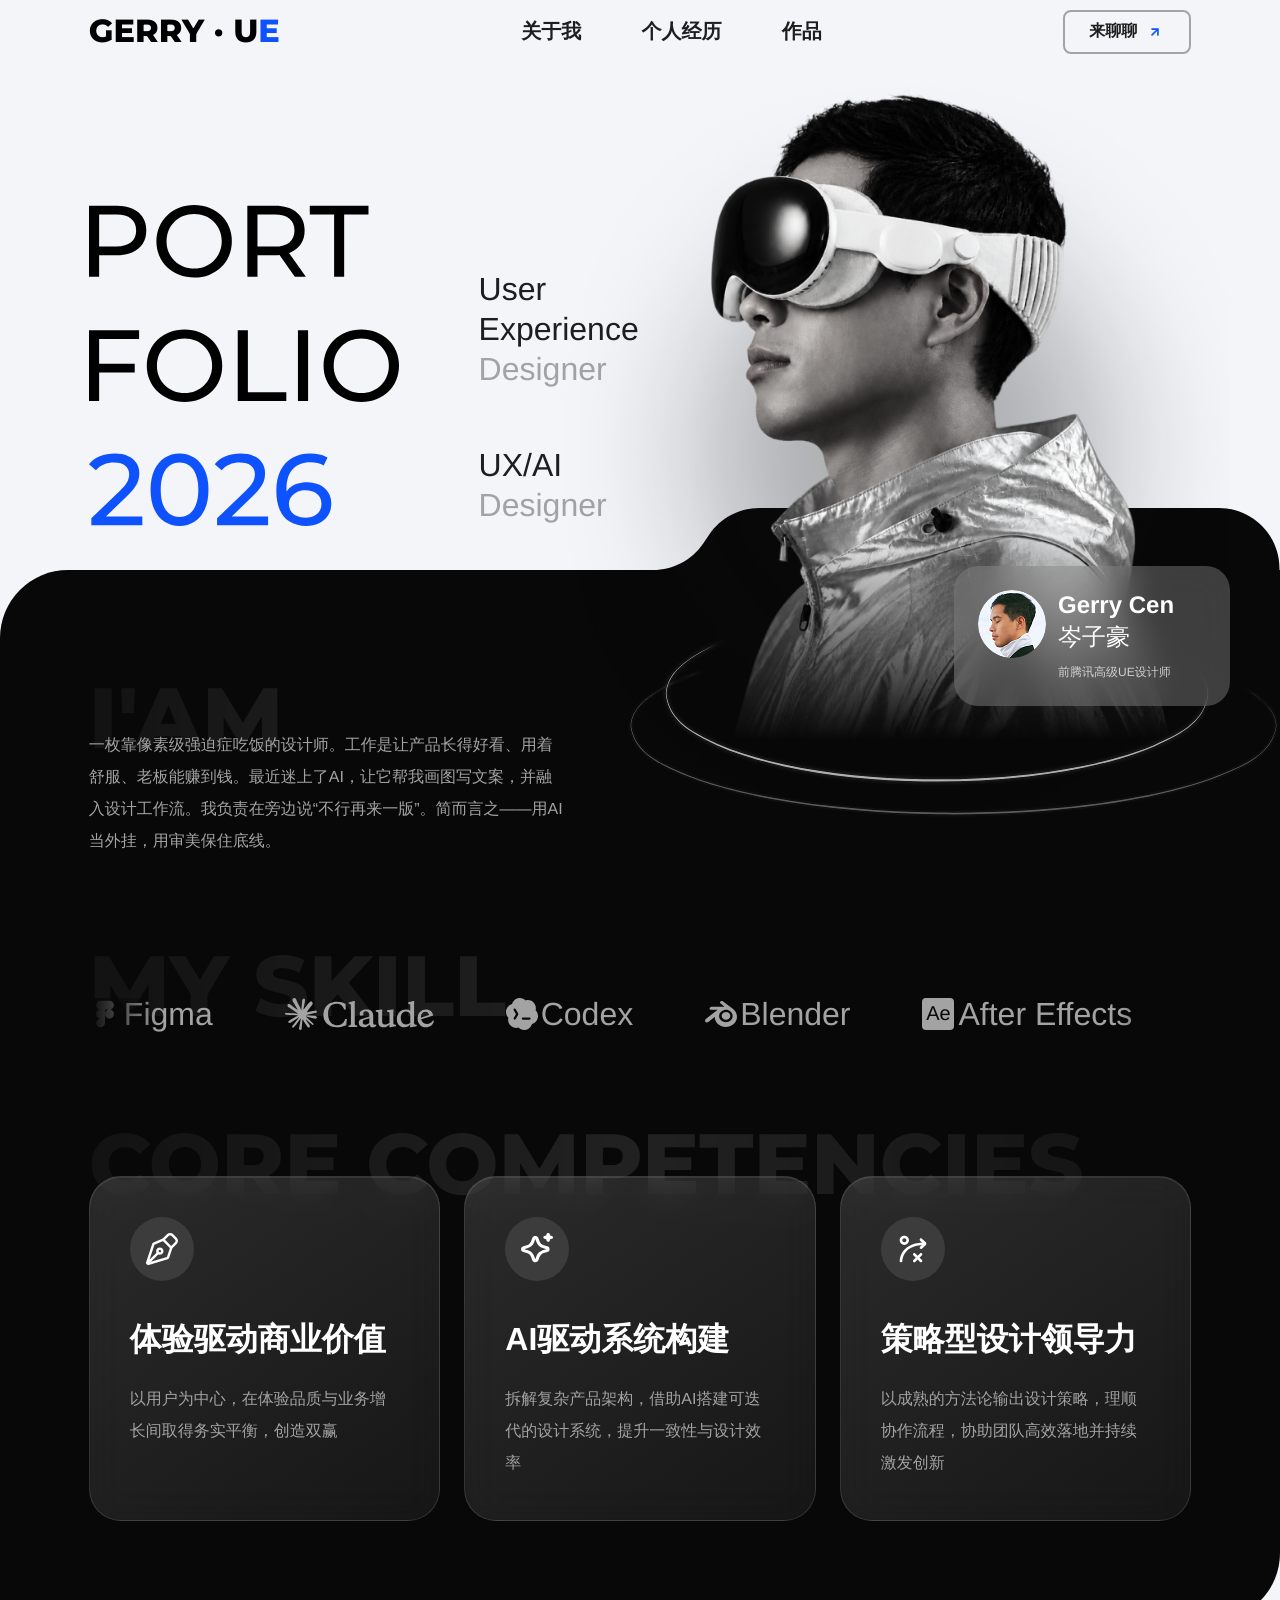
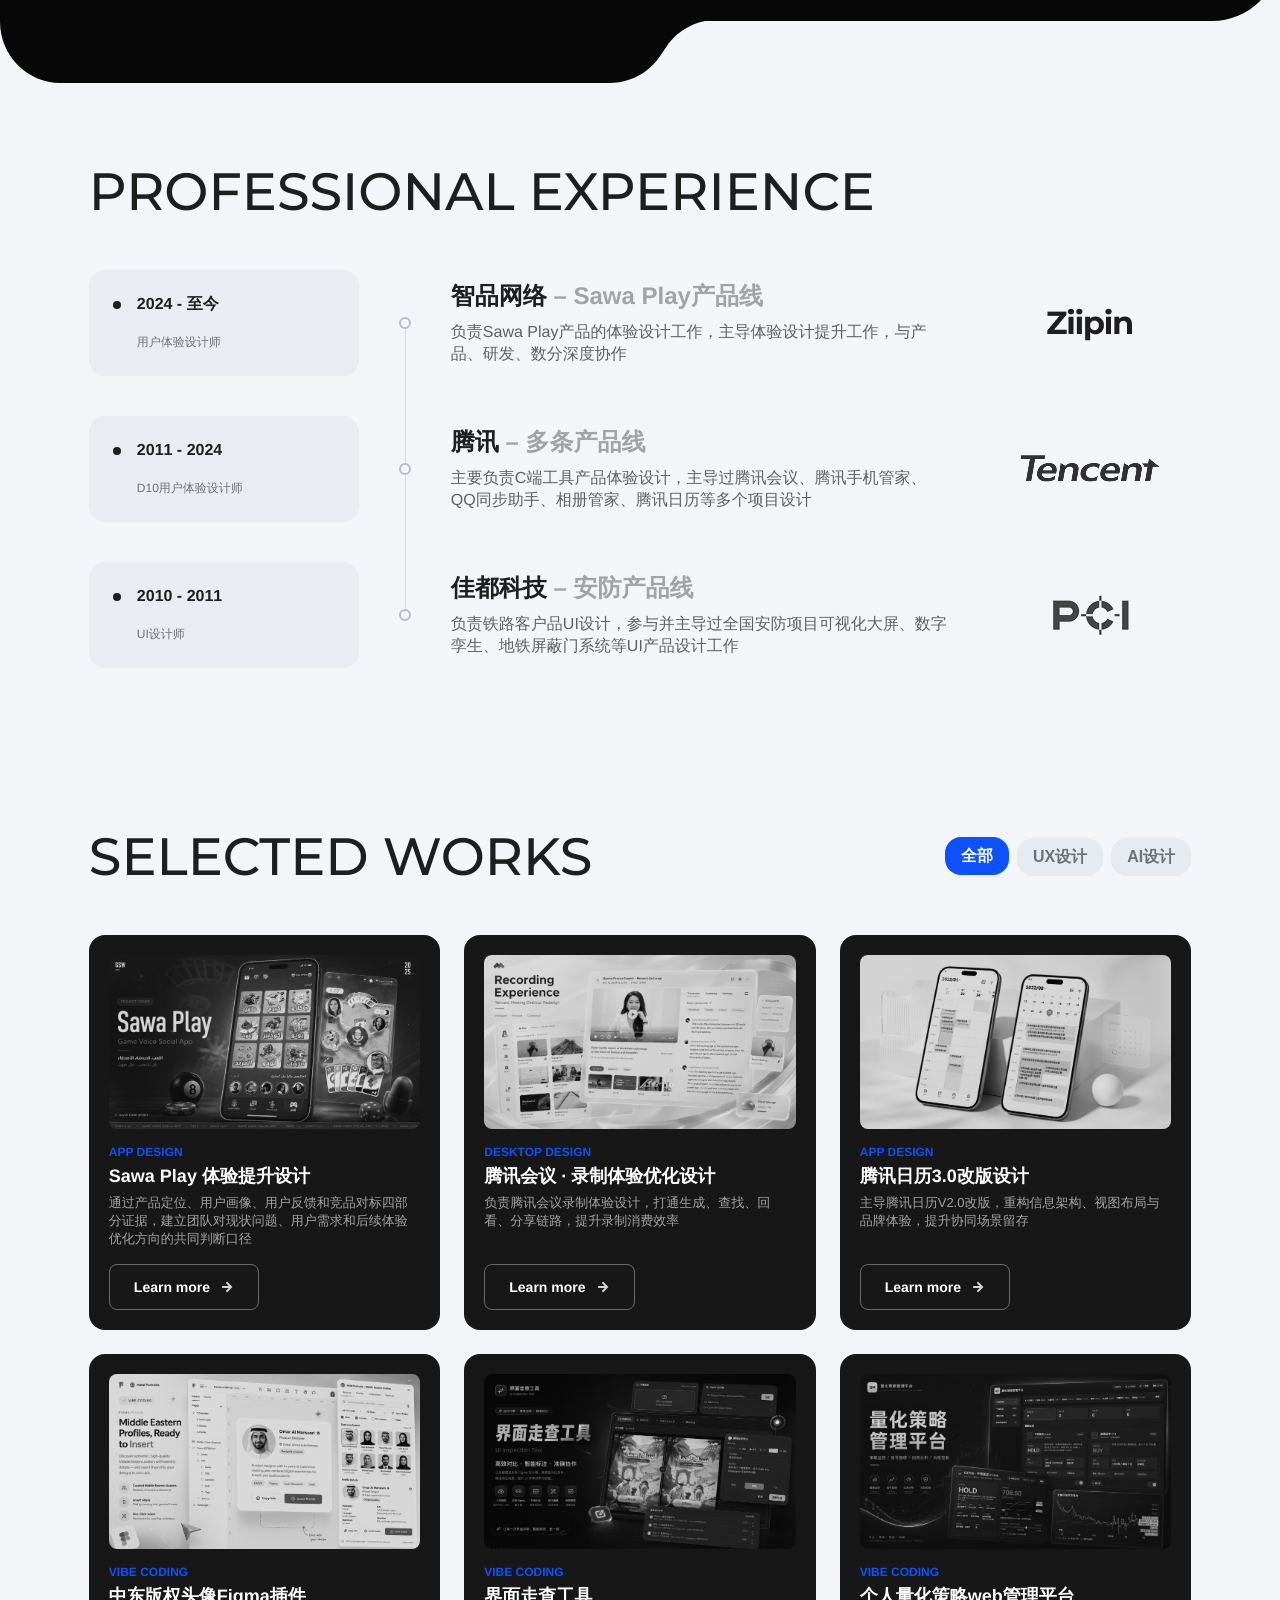
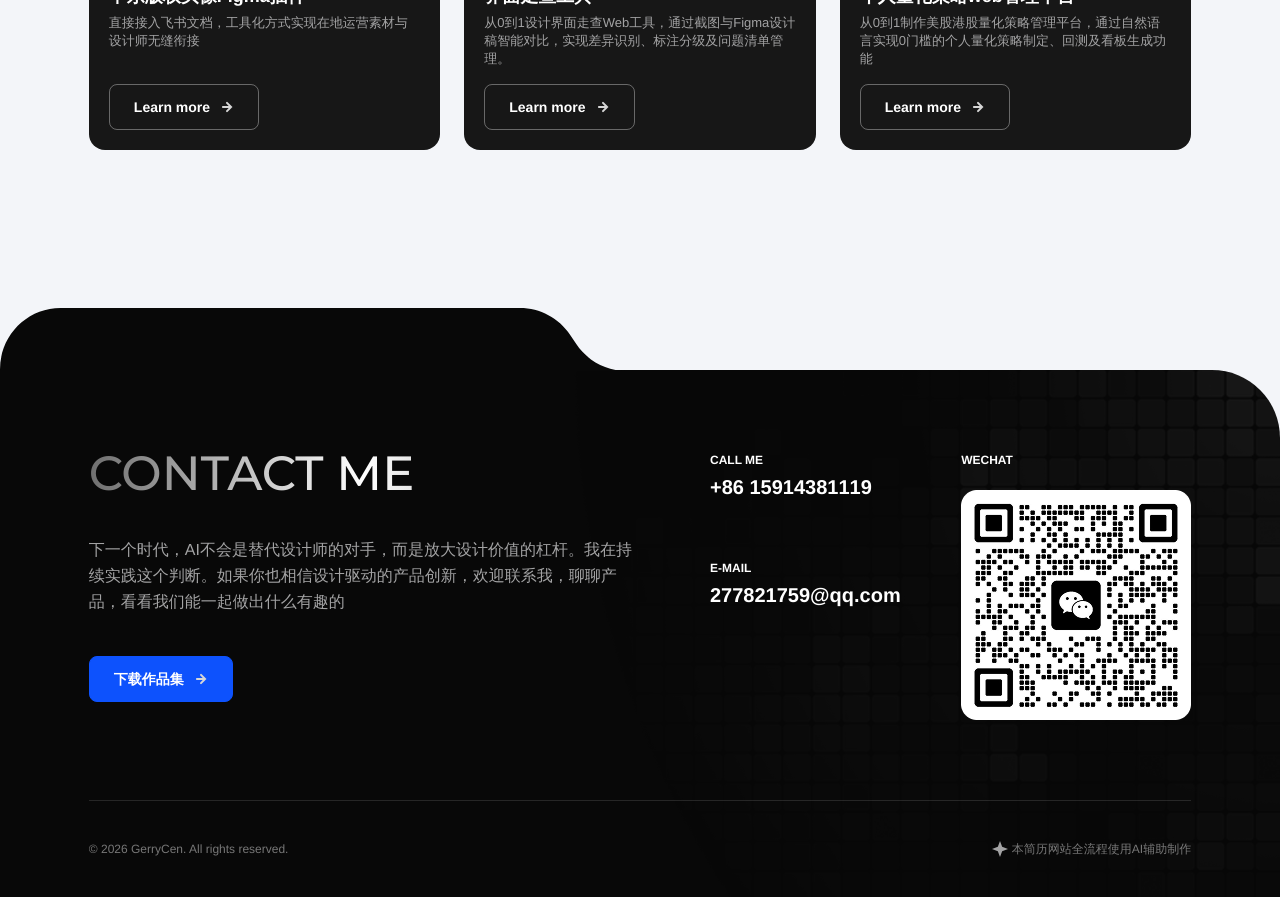
==== index.html @ 3c02f91b "Deploy portfolio static site" ====
<!doctype html>
<html lang="zh-CN">
  <head>
    <meta charset="UTF-8" />
    <meta name="viewport" content="width=device-width, initial-scale=1.0" />
    <title>Gerry Cen · UE Portfolio 2026</title>
    <meta
      name="description"
      content="Gerry Cen 的用户体验设计作品集，包含个人简介、职业经历、核心能力和精选作品。"
    />
    <link rel="stylesheet" href="./styles.css" />
  </head>
  <body>
    <header class="site-header" aria-label="主导航">
      <div class="header-inner">
        <a class="brand" href="#top" aria-label="回到顶部">Gerry · U<span>E</span></a>
        <nav class="nav-links" aria-label="页面导航">
          <a href="#about">关于我</a>
          <a href="#experience">个人经历</a>
          <a href="#works">作品</a>
        </nav>
        <a class="talk-button" href="#contact">
          <span>来聊聊</span>
          <img src="./assets/arrow-down.svg" alt="" />
        </a>
      </div>
    </header>

    <main id="top">
      <section class="hero" id="about" aria-labelledby="hero-title">
        <div class="hero-copy reveal">
          <img
            class="portfolio-mark"
            src="./assets/portfolio-2026.svg"
            alt="PORT FOLIO 2026"
            id="hero-title"
          />
          <div class="hero-roles">
            <p>User<br />Experience<br /><span>Designer</span></p>
            <p>UX/AI<br /><span>Designer</span></p>
          </div>
        </div>

        <div class="hero-portrait" aria-hidden="true">
          <img class="portrait" src="./assets/avatar.png" alt="" />
          <img class="light light-one" src="./assets/hero-light-1.svg" alt="" />
          <img class="light light-two" src="./assets/hero-light-2.svg" alt="" />
          <aside class="profile-card">
            <img src="./assets/头像2.png" alt="" />
            <div>
              <strong>Gerry Cen</strong>
              <span>岑子豪</span>
              <small>前腾讯高级UE设计师</small>
            </div>
          </aside>
        </div>

        <section class="about-panel" aria-label="关于我和核心能力">
          <img class="shape shape-top" src="./assets/about-底框切图上.svg" alt="" />
          <div class="panel-inner">
            <div class="intro-block reveal">
              <h2>I'AM</h2>
              <p>
                一枚靠像素级强迫症吃饭的设计师。工作是让产品长得好看、用着舒服、老板能赚到钱。最近迷上了AI，让它帮我画图写文案，并融入设计工作流。我负责在旁边说“不行再来一版”。简而言之——用AI当外挂，用审美保住底线。
              </p>
            </div>

            <div class="skill-strip reveal" aria-label="工具技能">
              <h2>My Skill</h2>
              <div class="marquee" aria-hidden="true">
                <div class="marquee-track">
                  <span><img src="./assets/skill-figma.svg" alt="" />Figma</span>
                  <span class="logo-only"><img src="./assets/skill-claude.svg" alt="Claude" /></span>
                  <span><img src="./assets/skill-codex.svg" alt="" />Codex</span>
                  <span><img src="./assets/skill-blender.svg" alt="" />Blender</span>
                  <span class="ae-skill"><span class="ae-icon">Ae</span>After Effects</span>
                  <span><img src="./assets/skill-figma.svg" alt="" />Figma</span>
                  <span class="logo-only"><img src="./assets/skill-claude.svg" alt="Claude" /></span>
                  <span><img src="./assets/skill-codex.svg" alt="" />Codex</span>
                  <span><img src="./assets/skill-blender.svg" alt="" />Blender</span>
                </div>
              </div>
            </div>

            <div class="competencies reveal">
              <h2>Core Competencies</h2>
              <div class="competency-grid">
                <article class="competency-card">
                  <div class="icon-wrap"><img src="./assets/icon-design.svg" alt="" /></div>
                  <h3>体验驱动商业价值</h3>
                  <p>以用户为中心，在体验品质与业务增长间取得务实平衡，创造双赢</p>
                </article>
                <article class="competency-card">
                  <div class="icon-wrap"><img src="./assets/icon-ai.svg" alt="" /></div>
                  <h3>AI驱动系统构建</h3>
                  <p>拆解复杂产品架构，借助AI搭建可迭代的设计系统，提升一致性与设计效率</p>
                </article>
                <article class="competency-card">
                  <div class="icon-wrap"><img src="./assets/icon-strategy.svg" alt="" /></div>
                  <h3>策略型设计领导力</h3>
                  <p>以成熟的方法论输出设计策略，理顺协作流程，协助团队高效落地并持续激发创新</p>
                </article>
              </div>
            </div>
          </div>
          <img class="shape shape-bottom" src="./assets/about-底框切图下.svg" alt="" />
        </section>
      </section>

      <section class="experience section-pad reveal" id="experience" aria-labelledby="experience-title">
        <h2 id="experience-title">Professional Experience</h2>
        <div class="timeline">
          <article class="job active">
            <div class="job-meta">
              <strong>2024 - 至今</strong>
              <span>用户体验设计师</span>
            </div>
            <div class="timeline-dot"></div>
            <div class="job-main">
              <h3>智品网络 <span>– Sawa Play产品线</span></h3>
              <p>负责Sawa Play产品的体验设计工作，主导体验设计提升工作，与产品、研发、数分深度协作</p>
            </div>
            <div class="company-logo"><img src="./assets/logo1.png" alt="Zipin" /></div>
          </article>

          <article class="job">
            <div class="job-meta">
              <strong>2011 - 2024</strong>
              <span>D10用户体验设计师</span>
            </div>
            <div class="timeline-dot"></div>
            <div class="job-main">
              <h3>腾讯 <span>– 多条产品线</span></h3>
              <p>主要负责C端工具产品体验设计，主导过腾讯会议、腾讯手机管家、QQ同步助手、相册管家、腾讯日历等多个项目设计</p>
            </div>
            <div class="company-logo"><img src="./assets/logo2.png" alt="Tencent" /></div>
          </article>

          <article class="job">
            <div class="job-meta">
              <strong>2010 - 2011</strong>
              <span>UI设计师</span>
            </div>
            <div class="timeline-dot"></div>
            <div class="job-main">
              <h3>佳都科技 <span>– 安防产品线</span></h3>
              <p>负责铁路客户品UI设计，参与并主导过全国安防项目可视化大屏、数字孪生、地铁屏蔽门系统等UI产品设计工作</p>
            </div>
            <div class="company-logo"><img src="./assets/logo3.png" alt="PCI" /></div>
          </article>
        </div>
      </section>

      <section class="works section-pad reveal" id="works" aria-labelledby="works-title">
        <div class="section-heading">
          <h2 id="works-title">Selected Works</h2>
          <div class="work-tabs" role="tablist" aria-label="作品分类">
            <button class="tab active" type="button" data-filter="all">全部</button>
            <button class="tab" type="button" data-filter="ux">UX设计</button>
            <button class="tab" type="button" data-filter="ai">AI设计</button>
          </div>
        </div>

        <div class="work-grid">
          <article class="work-card">
            <div class="work-media"><img src="./assets/figma-work-1.png" alt="Sawa Play 体验提升设计项目封面" /></div>
            <div class="work-copy">
              <span>APP Design</span>
              <h3>Sawa Play 体验提升设计</h3>
              <p>通过产品定位、用户画像、用户反馈和竞品对标四部分证据，建立团队对现状问题、用户需求和后续体验优化方向的共同判断口径</p>
              <a href="./project-sawa-play.html">Learn more <img src="./assets/arrow-right.svg" alt="" /></a>
            </div>
          </article>

          <article class="work-card">
            <div class="work-media"><img src="./assets/figma-work-2.png" alt="腾讯会议录制体验优化设计项目封面" /></div>
            <div class="work-copy">
              <span>Desktop Design</span>
              <h3>腾讯会议 · 录制体验优化设计</h3>
              <p>负责腾讯会议录制体验设计，打通生成、查找、回看、分享链路，提升录制消费效率</p>
              <a href="./project-tencent-meeting.html">Learn more <img src="./assets/arrow-right.svg" alt="" /></a>
            </div>
          </article>

          <article class="work-card">
            <div class="work-media"><img src="./assets/figma-work-3.png" alt="腾讯日历3.0改版设计项目封面" /></div>
            <div class="work-copy">
              <span>APP Design</span>
              <h3>腾讯日历3.0改版设计</h3>
              <p>主导腾讯日历V2.0改版，重构信息架构、视图布局与品牌体验，提升协同场景留存</p>
              <a href="./project-tencent-calendar.html">Learn more <img src="./assets/arrow-right.svg" alt="" /></a>
            </div>
          </article>

          <article class="work-card">
            <div class="work-media"><img src="./assets/figma-work-5.png" alt="中东版权头像Figma插件项目封面" /></div>
            <div class="work-copy">
              <span>Vibe Coding</span>
              <h3>中东版权头像Figma插件</h3>
              <p>直接接入飞书文档，工具化方式实现在地运营素材与设计师无缝衔接</p>
              <a href="./project-avatar-plugin.html">Learn more <img src="./assets/arrow-right.svg" alt="" /></a>
            </div>
          </article>

          <article class="work-card">
            <div class="work-media"><img src="./assets/figma-work-6.png" alt="界面走查工具项目封面" /></div>
            <div class="work-copy">
              <span>Vibe Coding</span>
              <h3>界面走查工具</h3>
              <p>从0到1设计界面走查Web工具，通过截图与Figma设计稿智能对比，实现差异识别、标注分级及问题清单管理。</p>
              <a href="./project-design-review-tool.html">Learn more <img src="./assets/arrow-right.svg" alt="" /></a>
            </div>
          </article>

          <article class="work-card">
            <div class="work-media"><img src="./assets/figma-work-7.png" alt="个人量化策略web管理平台项目封面" /></div>
            <div class="work-copy">
              <span>Vibe Coding</span>
              <h3>个人量化策略web管理平台</h3>
              <p>从0到1制作美股港股量化策略管理平台，通过自然语言实现0门槛的个人量化策略制定、回测及看板生成功能</p>
              <a href="./project-quant-platform.html">Learn more <img src="./assets/arrow-right.svg" alt="" /></a>
            </div>
          </article>
        </div>
      </section>

      <section class="contact" id="contact" aria-labelledby="contact-title">
        <img class="contact-shape" src="./assets/contact-底框切图上.svg" alt="" />
        <div class="contact-inner reveal">
          <div class="contact-copy">
            <h2 id="contact-title">Contact me</h2>
            <p>
              下一个时代，AI不会是替代设计师的对手，而是放大设计价值的杠杆。我在持续实践这个判断。如果你也相信设计驱动的产品创新，欢迎联系我，聊聊产品，看看我们能一起做出什么有趣的
            </p>
            <a class="primary-button" href="./assets/figma-reference.png" download>下载作品集 <img src="./assets/arrow-right.svg" alt="" /></a>
          </div>
          <address class="contact-info">
            <div>
              <span>CALL ME</span>
              <strong>+86 15914381119</strong>
            </div>
            <div>
              <span>E-MAIL</span>
              <strong>277821759@qq.com</strong>
            </div>
          </address>
          <div class="wechat">
            <span>WECHAT</span>
            <img src="./assets/二维码.png" alt="微信二维码" />
          </div>
        </div>
        <footer class="footer">
          <span>© 2026 GerryCen. All rights reserved.</span>
          <span><img src="./assets/star.svg" alt="" />本简历网站全流程使用AI辅助制作</span>
        </footer>
      </section>
    </main>

    <script src="./script.js"></script>
  </body>
</html>
---- styles.css ----
:root {
  --page-max: 1440px;
}

@font-face {
  font-family: "Montserrat";
  font-style: normal;
  font-weight: 500;
  font-display: swap;
  src: url("./assets/fonts/montserrat-500.ttf") format("truetype");
}

@font-face {
  font-family: "Montserrat";
  font-style: normal;
  font-weight: 700;
  font-display: swap;
  src: url("./assets/fonts/montserrat-700.ttf") format("truetype");
}

@font-face {
  font-family: "Montserrat";
  font-style: normal;
  font-weight: 800;
  font-display: swap;
  src: url("./assets/fonts/montserrat-800.ttf") format("truetype");
}

:root {
  --bg: #f3f5f9;
  --black: #080808;
  --text: #1e1e1e;
  --muted: #a3a3a4;
  --blue: #0d52fd;
  --line: #d9dde4;
  --card-dark: #171717;
  --pad: clamp(32px, 6.94vw, 100px);
  --content: 1240px;
  --radius-lg: 68px;
  --radius-md: 32px;
  --radius-sm: 16px;
}

* {
  box-sizing: border-box;
}

html {
  scroll-behavior: smooth;
}

body {
  margin: 0;
  background: var(--bg);
  color: var(--text);
  display: flex;
  flex-direction: column;
  align-items: center;
  font-family: "PingFang SC", "PingFang TC", "Helvetica Neue", Arial, sans-serif;
  -webkit-font-smoothing: antialiased;
  text-rendering: geometricPrecision;
}

main {
  width: min(100%, var(--page-max));
}

a {
  color: inherit;
  text-decoration: none;
}

img {
  display: block;
  max-width: 100%;
}

.site-header {
  align-items: center;
  -webkit-backdrop-filter: none;
  backdrop-filter: none;
  background: transparent;
  box-shadow: none;
  display: flex;
  height: 64px;
  justify-content: center;
  max-height: 64px;
  overflow: hidden;
  padding: 0;
  position: sticky;
  top: 0;
  transition: background 180ms ease, backdrop-filter 180ms ease, box-shadow 180ms ease;
  width: 100%;
  z-index: 30;
}

.site-header.is-scrolled {
  -webkit-backdrop-filter: blur(22px);
  backdrop-filter: blur(22px);
  background: rgba(243, 245, 249, 0.72);
  box-shadow: 0 1px 0 rgba(8, 8, 8, 0.06);
}

.header-inner {
  align-items: center;
  display: flex;
  height: 64px;
  justify-content: space-between;
  padding: 0 var(--pad);
  width: min(100%, var(--page-max));
}

.brand {
  color: #000;
  font-family: Montserrat, "Helvetica Neue", Arial, sans-serif;
  font-size: clamp(26px, 2.5vw, 36px);
  font-weight: 800;
  letter-spacing: 0;
  line-height: 40px;
  text-transform: uppercase;
  white-space: nowrap;
}

.brand span {
  color: var(--blue);
}

.nav-links {
  display: flex;
  gap: clamp(32px, 4.7vw, 68px);
  font-size: 20px;
  font-weight: 700;
  line-height: 40px;
}

.nav-links a {
  transition: color 180ms ease;
}

.nav-links a:hover {
  color: var(--blue);
}

.talk-button {
  align-items: center;
  border: 2px solid var(--muted);
  border-radius: 8px;
  display: inline-flex;
  gap: 8px;
  min-height: 44px;
  padding: 4px 24px;
  transition: background 180ms ease, border-color 180ms ease, color 180ms ease, transform 180ms ease;
}

.talk-button span {
  font-size: 16px;
  font-weight: 700;
  line-height: 32px;
  white-space: nowrap;
}

.talk-button img {
  height: 20px;
  transition: filter 180ms ease;
  width: 20px;
}

.talk-button:hover {
  background: var(--blue);
  border-color: var(--blue);
  color: #fff;
  transform: translateY(-2px);
}

.talk-button:hover img {
  filter: brightness(0) invert(1);
}

.hero {
  overflow: hidden;
  padding-top: 100px;
  position: relative;
}

.hero-copy {
  align-items: flex-end;
  display: flex;
  gap: 80px;
  height: 362px;
  padding-left: var(--pad);
  position: relative;
  z-index: 3;
}

.portfolio-mark {
  aspect-ratio: 348.512 / 361.248;
  height: clamp(270px, 25.1vw, 361px);
  width: clamp(260px, 24.2vw, 349px);
}

.hero-roles {
  color: var(--text);
  display: flex;
  flex-direction: column;
  gap: 56px;
  font-size: clamp(28px, 2.5vw, 36px);
  font-weight: 500;
  line-height: 40px;
  padding-bottom: 1px;
}

.hero-roles p {
  margin: 0;
}

.hero-roles span {
  color: var(--muted);
}

.hero-portrait {
  height: 833px;
  position: absolute;
  right: 0;
  top: -18px;
  width: min(54vw, 773px);
  z-index: 6;
}

.portrait {
  height: auto;
  position: absolute;
  right: 50px;
  top: 16px;
  width: min(54vw, 773px);
}

.light {
  opacity: 0.68;
  pointer-events: none;
  position: absolute;
}

.light-one {
  animation: lightDrift 6s ease-in-out infinite;
  right: 68px;
  top: 590px;
  width: 43vw;
}

.light-two {
  animation: lightDrift 7s ease-in-out infinite reverse;
  right: 0;
  top: 622px;
  width: 51vw;
}

.profile-card {
  align-items: flex-start;
  backdrop-filter: blur(18px);
  background: rgba(139, 139, 139, 0.42);
  border-radius: 24px;
  color: #fff;
  display: flex;
  gap: 12px;
  padding: 24px 36px 24px 24px;
  position: absolute;
  right: 50px;
  top: 520px;
  transform: translate3d(var(--card-shift-x, 0px), var(--card-shift-y, 0px), 0);
  transition: transform 180ms ease, backdrop-filter 180ms ease, background 180ms ease;
  will-change: transform;
  width: 276px;
  z-index: 7;
}

.profile-card img {
  border-radius: 50%;
  height: 68px;
  object-fit: cover;
  object-position: 28% 15%;
  width: 68px;
}

.profile-card strong,
.profile-card span {
  display: block;
  font-size: 24px;
  font-weight: 700;
  line-height: 32px;
  white-space: nowrap;
}

.profile-card span {
  font-weight: 500;
}

.profile-card small {
  color: rgba(255, 255, 255, 0.72);
  display: block;
  font-size: 12px;
  line-height: 20px;
  margin-top: 8px;
  white-space: nowrap;
}

.about-panel {
  margin-top: -18px;
  position: relative;
  z-index: 4;
}

.shape {
  pointer-events: none;
  position: relative;
  z-index: 2;
  display: block;
  height: auto;
  max-width: 100%;
}

.shape-top {
  margin-left: auto;
  width: min(49vw, 704px);
  aspect-ratio: 704 / 70;
}

.shape-bottom {
  margin-top: -1px;
  width: min(56vw, 804px);
  aspect-ratio: 804 / 70;
}

.panel-inner {
  background: var(--black);
  border-bottom-right-radius: var(--radius-lg);
  border-top-left-radius: var(--radius-lg);
  display: flex;
  flex-direction: column;
  gap: 80px;
  min-height: 1040px;
  padding: 100px var(--pad);
  position: relative;
}

.intro-block {
  max-width: 677px;
}

.panel-inner h2 {
  background: linear-gradient(90deg, #6f6f6f, #fff 50%, #6f6f6f);
  background-clip: text;
  color: transparent;
  font-family: Montserrat, "Helvetica Neue", Arial, sans-serif;
  font-size: clamp(62px, 6.67vw, 96px);
  font-weight: 800;
  line-height: 96px;
  margin: 0 0 -36px;
  opacity: 0.1;
  text-transform: uppercase;
}

.intro-block p {
  color: var(--muted);
  font-size: 16px;
  line-height: 32px;
  margin: 0;
  max-width: 478px;
}

.skill-strip,
.competencies {
  width: 100%;
}

.marquee {
  height: 38px;
  margin-top: 0;
  overflow: hidden;
  position: relative;
  width: 100%;
}

.marquee::before,
.marquee::after {
  content: "";
  height: 100%;
  pointer-events: none;
  position: absolute;
  top: 0;
  width: 72px;
  z-index: 2;
}

.marquee::before {
  background: linear-gradient(90deg, var(--black), rgba(8, 8, 8, 0));
  left: 0;
}

.marquee::after {
  background: linear-gradient(90deg, rgba(8, 8, 8, 0), var(--black));
  right: 0;
}

.marquee-track {
  align-items: center;
  animation: marquee 33s linear infinite;
  color: var(--muted);
  display: flex;
  gap: 72px;
  min-width: max-content;
}

.marquee-track span {
  align-items: center;
  display: inline-flex;
  font-size: 32px;
  font-weight: 500;
  gap: 3px;
  line-height: 32px;
  white-space: nowrap;
}

.marquee-track img {
  height: 32px;
  width: 32px;
}

.marquee-track .logo-only img {
  height: 32px;
  width: 148.96px;
}

.ae-icon {
  background: var(--muted);
  border-radius: 4px;
  color: var(--black);
  font-size: 20px !important;
  height: 32px;
  justify-content: center;
  line-height: 18px !important;
  width: 32px;
}

.ae-skill {
  gap: 4px !important;
}

.competency-grid {
  display: grid;
  gap: 24px;
  grid-template-columns: repeat(3, minmax(0, 1fr));
}

.competency-card {
  backdrop-filter: blur(18px);
  background: linear-gradient(145deg, rgba(255, 255, 255, 0.14), rgba(255, 255, 255, 0.06));
  border: 1px solid rgba(255, 255, 255, 0.12);
  border-radius: var(--radius-md);
  box-shadow: inset 0 1px 0 rgba(255, 255, 255, 0.08);
  min-height: 334px;
  overflow: hidden;
  position: relative;
  padding: 40px;
  transition: transform 320ms ease, background 320ms ease, border-color 320ms ease, box-shadow 320ms ease;
}

.competency-card::before {
  background: linear-gradient(145deg, rgba(255, 255, 255, 0.05), rgba(255, 255, 255, 0.16));
  border-radius: inherit;
  content: "";
  inset: 0;
  opacity: 0;
  position: absolute;
  transition: opacity 320ms ease;
  z-index: 0;
}

.competency-card > * {
  position: relative;
  z-index: 1;
}

.competency-card:hover {
  background: linear-gradient(145deg, rgba(255, 255, 255, 0.18), rgba(255, 255, 255, 0.08));
  border-color: rgba(255, 255, 255, 0.18);
  box-shadow: 0 16px 40px rgba(8, 8, 8, 0.26), inset 0 1px 0 rgba(255, 255, 255, 0.08);
  transform: translateY(-4px);
}

.competency-card:hover::before {
  opacity: 1;
}

.icon-wrap {
  align-items: center;
  background: #3c3c3c;
  border-radius: 50%;
  display: flex;
  height: 64px;
  justify-content: center;
  margin-bottom: 42px;
  width: 64px;
}

.icon-wrap img {
  height: 32px;
  width: 32px;
}

.competency-card h3 {
  color: #fff;
  font-size: clamp(26px, 2.5vw, 36px);
  font-weight: 600;
  line-height: 32px;
  margin: 0 0 29px;
}

.competency-card p {
  color: var(--muted);
  font-size: 16px;
  line-height: 32px;
  margin: 0;
}

.section-pad {
  padding: 80px var(--pad);
}

.experience h2,
.works h2,
.contact h2 {
  font-family: Montserrat, "Helvetica Neue", Arial, sans-serif;
  font-size: clamp(40px, 4.1vw, 59px);
  font-weight: 500;
  line-height: 59px;
  margin: 0;
  text-transform: uppercase;
}

.timeline {
  margin-top: 48px;
  max-width: var(--content);
  position: relative;
}

.timeline::before {
  background: #d7dbe2;
  content: "";
  height: calc(100% - 114px);
  left: 316px;
  position: absolute;
  top: 57px;
  width: 1px;
}

.job {
  align-items: center;
  display: grid;
  gap: 40px;
  grid-template-columns: 270px 12px minmax(320px, 598px) 200px;
  min-height: 106px;
}

.job + .job {
  margin-top: 40px;
}

.job-meta {
  background: #e9edf3;
  border-radius: 16px;
  padding: 24px;
  transition: background 220ms ease, color 220ms ease;
}

.job:hover .job-meta {
  background: var(--black);
  color: #fff;
}

.job-meta strong,
.job-meta span {
  display: block;
  padding-left: 24px;
  position: relative;
}

.job-meta strong {
  font-size: 16px;
  line-height: 22px;
}

.job-meta span {
  color: #707174;
  font-size: 12px;
  line-height: 20px;
  margin-top: 16px;
}

.job:hover .job-meta span {
  color: rgba(255, 255, 255, 0.7);
}

.job-meta strong::before,
.job-meta span::before {
  background: currentColor;
  border-radius: 50%;
  content: "";
  height: 8px;
  left: 0;
  position: absolute;
  top: 7px;
  width: 8px;
}

.job:hover .job-meta strong::before {
  background: var(--blue);
}

.job-meta span::before {
  content: none;
}

.timeline-dot {
  background: var(--bg);
  border: 2px solid #b8bdc6;
  border-radius: 50%;
  height: 12px;
  position: relative;
  width: 12px;
  z-index: 2;
}

.job-main h3 {
  font-size: 24px;
  font-weight: 700;
  line-height: 34px;
  margin: 0 0 8px;
}

.job-main h3 span {
  color: var(--muted);
  font-weight: 600;
}

.job-main p {
  color: #5f6064;
  font-size: 16px;
  line-height: 22px;
  margin: 0;
}

.company-logo {
  align-items: center;
  display: flex;
  height: 106px;
  justify-content: center;
}

.company-logo img {
  height: 100%;
  max-height: none;
  max-width: 100%;
  object-fit: contain;
}

.section-heading {
  align-items: center;
  display: flex;
  justify-content: space-between;
  max-width: var(--content);
}

.work-tabs {
  display: flex;
  gap: 8px;
}

.tab {
  background: #e6ebf2;
  border: 0;
  border-radius: 16px;
  color: #6c7077;
  cursor: pointer;
  font: inherit;
  font-size: 16px;
  font-weight: 600;
  height: 38px;
  padding: 8px 16px;
  transition: background 160ms ease, color 160ms ease, transform 160ms ease;
}

.tab.active,
.tab:hover {
  background: var(--blue);
  color: #fff;
  transform: translateY(-1px);
}

.work-grid {
  display: grid;
  gap: 24px;
  grid-template-columns: repeat(3, minmax(0, 1fr));
  margin-top: 48px;
  max-width: var(--content);
}

.work-card {
  background: var(--card-dark);
  border-radius: 16px;
  color: #fff;
  overflow: hidden;
  padding: 20px;
  transition: box-shadow 360ms ease, border-color 360ms ease;
}

.work-card.is-hidden {
  display: none;
}

.work-card:hover {
  box-shadow: 0 24px 50px rgba(8, 8, 8, 0.2);
}

.work-media {
  aspect-ratio: 357 / 200;
  border-radius: 8px;
  overflow: hidden;
  position: relative;
  width: 100%;
}

.work-media::after {
  background: linear-gradient(135deg, rgba(13, 82, 253, 0.28), rgba(255, 255, 255, 0) 52%, rgba(13, 82, 253, 0.16));
  content: "";
  inset: 0;
  opacity: 0;
  position: absolute;
  transition: opacity 420ms ease;
}

.work-media img {
  filter: grayscale(1) contrast(0.96) brightness(0.88);
  height: auto;
  object-fit: cover;
  transform: scale(1);
  transition: filter 420ms ease, transform 520ms ease;
  width: 100%;
}

.work-card:hover .work-media::after {
  opacity: 1;
}

.work-card:hover .work-media img {
  filter: grayscale(0) saturate(1.14) contrast(1.02);
  transform: scale(1.055);
}

.work-copy {
  padding-top: 16px;
}

.work-copy span {
  color: var(--blue);
  display: block;
  font-size: 12px;
  font-weight: 700;
  line-height: 14px;
  margin-bottom: 8px;
  text-transform: uppercase;
}

.work-copy h3 {
  font-size: 18px;
  font-weight: 700;
  line-height: 19px;
  margin: 0 0 8px;
}

.work-copy p {
  color: var(--muted);
  font-size: 13px;
  line-height: 18px;
  margin: 0;
  min-height: 54px;
}

.work-copy a,
.primary-button {
  align-items: center;
  border: 1px solid rgba(255, 255, 255, 0.35);
  border-radius: 8px;
  display: inline-flex;
  font-size: 14px;
  font-weight: 700;
  gap: 10px;
  height: 46px;
  line-height: 18px;
  margin-top: 16px;
  padding: 14px 24px;
  transition: background 180ms ease, border-color 180ms ease, transform 180ms ease;
}

.work-copy a img,
.primary-button img {
  height: 14px;
  transition: transform 180ms ease;
  width: 14px;
}

.work-copy a:hover,
.primary-button:hover {
  background: var(--blue);
  border-color: var(--blue);
  transform: translateY(-2px);
}

.work-copy a:hover img,
.primary-button:hover img {
  transform: translateX(3px);
}

.contact {
  background: var(--black);
  border-top-left-radius: 0;
  border-top-right-radius: var(--radius-lg);
  color: #fff;
  margin-top: 140px;
  min-height: 527px;
  overflow: visible;
  padding: 80px var(--pad) 39px;
  position: relative;
}

.contact-shape {
  aspect-ratio: 704 / 70;
  bottom: calc(100% - 1px);
  display: block;
  height: auto;
  left: 0;
  max-width: 100%;
  pointer-events: none;
  position: absolute;
  top: auto;
  width: min(49vw, 704px);
  z-index: 2;
}

.contact::after {
  background: url("./assets/bg纹理切图.png") no-repeat right top / auto 100%;
  content: "";
  inset: 0;
  opacity: 1;
  position: absolute;
  z-index: 0;
}

.contact-inner {
  display: grid;
  column-gap: 56px;
  grid-template-columns: minmax(320px, 550px) 180px 230px;
  justify-content: space-between;
  max-width: var(--content);
  min-height: 270px;
  position: relative;
  z-index: 2;
}

.contact-copy h2 {
  background: linear-gradient(90deg, #6f6f6f 0%, #fff 50%, #6f6f6f 100%);
  background-clip: text;
  -webkit-background-clip: text;
  color: transparent;
  font-family: Montserrat, "Helvetica Neue", Arial, sans-serif;
  font-size: 48px;
  font-weight: 500;
  line-height: 1;
  margin: 0;
  text-transform: uppercase;
  -webkit-text-fill-color: transparent;
}

.contact-copy p {
  color: var(--muted);
  font-size: 16px;
  line-height: 26px;
  margin: 40px 0 0;
  max-width: 550px;
}

.primary-button {
  background: var(--blue);
  border-color: var(--blue);
  margin-top: 40px;
}

.contact-info {
  display: flex;
  flex-direction: column;
  font-style: normal;
  gap: 56px;
}

.contact-info span,
.wechat span {
  color: #fff;
  display: block;
  font-size: 12px;
  font-weight: 700;
  line-height: 20px;
}

.contact-info strong {
  display: block;
  font-size: 20px;
  line-height: 28px;
  margin-top: 4px;
}

.wechat img {
  aspect-ratio: 1;
  border-radius: 12px;
  height: 230px;
  margin-top: 20px;
  object-fit: cover;
  object-position: center 64%;
  width: 230px;
}

.wechat {
  justify-self: end;
}

.footer {
  align-items: center;
  border-top: 1px solid rgba(255, 255, 255, 0.12);
  color: rgba(255, 255, 255, 0.45);
  display: flex;
  font-size: 12px;
  justify-content: space-between;
  line-height: 17px;
  margin-top: 80px;
  max-width: var(--content);
  padding-top: 40px;
  position: relative;
  z-index: 2;
}

.footer span:last-child {
  align-items: center;
  display: inline-flex;
  gap: 4px;
}

.footer img {
  height: 16px;
  width: 16px;
}

.project-page {
  background: #fff;
}

.project-main {
  background: #fff;
}

.project-shell {
  display: grid;
  gap: 24px;
  grid-template-columns: 280px minmax(0, 936px);
  padding: 20px var(--pad) 48px;
}

.project-toc {
  left: max(var(--pad), calc((100vw - var(--page-max)) / 2 + var(--pad)));
  position: fixed;
  top: 84px;
  width: 280px;
  z-index: 20;
}

.project-toc-cap {
  aspect-ratio: 175 / 28;
  height: 28px;
  width: 175px;
}

.project-toc nav {
  background: #eaedf1;
  border-bottom-left-radius: 24px;
  border-bottom-right-radius: 24px;
  border-top-right-radius: 24px;
  display: flex;
  flex-direction: column;
  max-height: calc(100vh - 116px);
  overflow: auto;
  padding: 12px 24px;
}

.project-toc a {
  align-items: center;
  color: #1e1e1e;
  display: flex;
  font-size: 14px;
  font-weight: 600;
  gap: 12px;
  line-height: 20px;
  padding: 10px 0;
  transition: color 180ms ease;
}

.project-toc a span {
  background: #a3a3a4;
  border-radius: 4px;
  display: block;
  height: 8px;
  transition: background 180ms ease;
  width: 8px;
}

.project-toc a.active,
.project-toc a:hover {
  color: var(--blue);
}

.project-toc a.active span,
.project-toc a:hover span {
  background: var(--blue);
}

.project-article {
  display: flex;
  flex-direction: column;
  gap: 52px;
  grid-column: 2;
  min-width: 0;
  width: 100%;
}

.project-cover {
  aspect-ratio: 936 / 312;
  border-radius: 24px;
  overflow: hidden;
  position: relative;
  width: 100%;
}

.project-cover img,
.project-section figure img {
  height: 100%;
  object-fit: cover;
  width: 100%;
}

.project-cover::after {
  background: linear-gradient(180deg, rgba(0, 0, 0, 0), rgba(0, 0, 0, 0.4));
  bottom: 0;
  content: "";
  height: 160px;
  left: 0;
  position: absolute;
  right: 0;
}

.project-cover div {
  bottom: 0;
  left: 0;
  padding: 24px 48px;
  position: absolute;
  right: 0;
  z-index: 1;
}

.project-cover p {
  color: #fff;
  font-size: 32px;
  font-weight: 600;
  letter-spacing: -1px;
  line-height: 55px;
  margin: 0;
}

.project-section {
  color: #080808;
  font-size: 16px;
  line-height: 1.88;
}

.project-section h2 {
  color: #080808;
  font-size: 40px;
  font-weight: 600;
  letter-spacing: -0.5px;
  line-height: 1.25;
  margin: 0 0 24px;
}

.project-section h2 span {
  color: var(--blue);
}

.project-section h3 {
  font-size: 22px;
  font-weight: 700;
  line-height: 1.45;
  margin: 32px 0 10px;
}

.project-section p {
  margin: 0;
  text-align: justify;
}

.project-section a {
  color: var(--blue);
  text-decoration: underline;
  text-underline-offset: 0.15em;
}

.project-section a:hover {
  text-decoration-thickness: 2px;
}

.project-eyebrow {
  color: var(--blue);
  font-size: 14px;
  font-weight: 700;
  letter-spacing: 0.08em;
  margin-bottom: 12px !important;
  text-transform: uppercase;
}

.project-section p + p {
  margin-top: 12px;
}

.project-section ul,
.project-section ol {
  margin: 12px 0 0;
  padding-left: 24px;
}

.project-section li + li {
  margin-top: 6px;
}

.project-section figure {
  border-radius: 24px;
  margin: 40px 0 0;
  overflow: hidden;
  width: 100%;
}

.project-section figure img {
  aspect-ratio: 16 / 9;
  display: block;
  height: auto;
  border-radius: inherit;
  object-fit: contain;
}

.project-section strong {
  font-weight: 700;
}

.project-quote {
  background: #f3f5f9;
  border-left: 4px solid var(--blue);
  border-radius: 16px;
  color: #111;
  font-size: 22px;
  font-weight: 600;
  line-height: 1.55;
  margin: 24px 0 0;
  padding: 22px 26px;
}

.project-callout-grid {
  display: grid;
  gap: 16px;
  grid-template-columns: repeat(2, minmax(0, 1fr));
  margin-top: 20px;
}

.project-callout-three {
  grid-template-columns: repeat(3, minmax(0, 1fr));
}

.project-callout-grid > div {
  background: #f3f5f9;
  border-radius: 18px;
  padding: 24px;
}

.project-callout-grid h3 {
  color: #111;
  font-size: 18px;
  line-height: 1.5;
  margin: 0 0 10px;
}

.project-callout-grid p {
  color: #4f5359;
  font-size: 14px;
  line-height: 1.8;
}

.project-result-table {
  border: 1px solid #d9dde4;
  border-radius: 20px;
  margin-top: 24px;
  overflow: hidden;
}

.project-result-table div {
  display: grid;
  gap: 24px;
  grid-template-columns: 160px minmax(0, 1fr);
  padding: 18px 24px;
}

.project-result-table div + div {
  border-top: 1px solid #d9dde4;
}

.project-result-table div:nth-child(odd) {
  background: #f7f9fc;
}

.project-result-table strong {
  color: var(--blue);
}

.project-result-table span {
  color: #333;
}

.project-pager {
  display: grid;
  gap: 12px;
  grid-template-columns: repeat(2, minmax(0, 1fr));
  margin-top: 48px;
}

.project-pager-link {
  align-items: center;
  background: #eaedf1;
  border-radius: 24px;
  display: flex;
  gap: 8px;
  min-height: 58px;
  padding: 10px 24px;
  transition: background 180ms ease, transform 180ms ease;
}

.project-pager-next {
  justify-content: flex-end;
  text-align: right;
}

.project-pager-link:hover {
  background: #dfe5ee;
  transform: translateY(-2px);
}

.project-pager-info {
  display: flex;
  flex: 1 1 auto;
  flex-direction: column;
  min-width: 0;
}

.project-pager-info span,
.project-pager-info strong {
  display: block;
  font-family: Montserrat, "Helvetica Neue", Arial, sans-serif;
  font-weight: 500;
}

.project-pager-info span {
  color: #a3a3a4;
  font-size: 12px;
  letter-spacing: 0.5px;
  line-height: 16px;
  text-transform: uppercase;
}

.project-pager-info strong {
  color: #333;
  font-size: 15px;
  line-height: 20px;
  overflow: hidden;
  text-overflow: ellipsis;
  white-space: nowrap;
}

.project-pager-arrow {
  align-items: center;
  color: #a3a3a4;
  display: inline-flex;
  flex: 0 0 18px;
  font-family: "Helvetica Neue", Arial, sans-serif;
  font-size: 24px;
  height: 18px;
  justify-content: center;
  line-height: 18px;
  width: 18px;
}

.project-contact {
  margin-top: 0;
}

.project-footer {
  align-items: center;
  border-top: 1px solid #d9dde4;
  color: #8b8f96;
  display: flex;
  font-size: 12px;
  justify-content: space-between;
  line-height: 17px;
  margin: 0 auto;
  max-width: var(--content);
  padding: 40px 0;
  width: calc(100% - var(--pad) * 2);
}

.project-footer span:last-child {
  align-items: center;
  display: inline-flex;
  gap: 4px;
}

.project-footer img {
  filter: brightness(0) saturate(0) opacity(0.58);
  height: 16px;
  width: 16px;
}

.reveal {
  opacity: 0;
  transform: translateY(28px);
  transition: opacity 700ms ease, transform 700ms ease;
}

.reveal.is-visible {
  opacity: 1;
  transform: translateY(0);
}

@keyframes marquee {
  from {
    transform: translateX(0);
  }
  to {
    transform: translateX(-50%);
  }
}

@keyframes portraitFloat {
  0%,
  100% {
    transform: translateY(0);
  }
  50% {
    transform: translateY(-10px);
  }
}

@keyframes lightDrift {
  0%,
  100% {
    transform: translateX(0) rotate(-10deg);
  }
  50% {
    transform: translateX(-18px) rotate(-8deg);
  }
}

@media (max-width: 1180px) {
  .header-inner {
    gap: 24px;
  }

  .nav-links {
    gap: clamp(18px, 3vw, 28px);
    white-space: nowrap;
  }

  .hero-copy {
    gap: 48px;
  }

  .hero-portrait {
    opacity: 0.9;
    right: -40px;
    z-index: 6;
  }

  .portrait {
    right: 0;
    top: -64px;
  }

  .competency-grid,
  .work-grid {
    grid-template-columns: repeat(2, minmax(0, 1fr));
  }

  .job {
    grid-template-columns: 220px 12px minmax(280px, 1fr) 130px;
    gap: 24px;
  }

  .timeline::before {
    left: 256px;
  }

  .contact-inner {
    column-gap: 40px;
    grid-template-columns: minmax(300px, 1fr) 180px 230px;
  }

  .contact-info {
    flex-direction: column;
    gap: 56px;
  }

  .wechat {
    grid-column: auto;
    grid-row: auto;
  }

  .contact-shape {
    width: min(54vw, 704px);
  }

  .project-shell {
    grid-template-columns: 240px minmax(0, 1fr);
  }

  .project-toc {
    width: 240px;
  }
}

@media (max-width: 860px) {
  :root {
    --radius-lg: 36px;
    --radius-md: 24px;
  }

  .header-inner {
    align-items: center;
    flex-wrap: nowrap;
    height: auto;
    padding-bottom: 22px;
    padding-top: 22px;
  }

  .nav-links {
    font-size: 18px;
    gap: 20px;
    order: initial;
    width: auto;
  }

  .talk-button {
    padding-inline: 18px;
  }

  .talk-button span {
    font-size: 18px;
  }

  .hero {
    padding-top: 8px;
  }

  .hero-copy {
    align-items: flex-start;
    flex-direction: column;
    gap: 28px;
    height: auto;
    min-height: 520px;
    padding-right: var(--pad);
  }

  .hero-roles {
    flex-direction: row;
    font-size: 24px;
    gap: 36px;
    line-height: 30px;
  }

  .hero-portrait {
    right: -180px;
    top: 54px;
    width: 680px;
  }

  .portrait {
    width: 680px;
  }

  .light-one {
    right: 132px;
    top: 420px;
    width: 500px;
  }

  .light-two {
    right: 64px;
    top: 448px;
    width: 590px;
  }

  .profile-card {
    right: 180px;
    top: 330px;
    transform: translate3d(var(--card-shift-x, 0px), var(--card-shift-y, 0px), 0) scale(0.82);
    transform-origin: right top;
  }

  .about-panel {
    margin-top: -118px;
  }

  .panel-inner {
    gap: 56px;
    min-height: auto;
    padding-bottom: 72px;
    padding-top: 72px;
  }

  .panel-inner h2 {
    line-height: 72px;
    margin-bottom: -24px;
  }

  .competency-grid,
  .work-grid {
    grid-template-columns: 1fr;
  }

  .competency-card {
    min-height: auto;
  }

  .section-heading {
    align-items: flex-start;
    flex-direction: column;
    gap: 24px;
  }

  .section-pad {
    padding: 64px var(--pad);
  }

  .experience h2,
  .works h2 {
    font-size: clamp(34px, 5.6vw, 46px);
    line-height: 1.12;
  }

  .timeline::before {
    display: none;
  }

  .job {
    align-items: start;
    gap: 18px;
    grid-template-columns: minmax(176px, 0.38fr) minmax(280px, 1fr) 100px;
  }

  .job-meta {
    grid-column: 1;
  }

  .job-main {
    grid-column: 2;
    grid-row: 1;
  }

  .timeline-dot {
    display: none;
  }

  .company-logo {
    grid-column: 3;
    grid-row: 1;
    height: 64px;
    justify-content: center;
  }

  .contact-inner {
    column-gap: 32px;
    grid-template-columns: minmax(280px, 1fr) minmax(180px, 220px);
  }

  .contact-info {
    grid-column: 1;
    flex-direction: row;
    gap: 40px;
    margin-top: 28px;
  }

  .wechat {
    grid-column: 2;
    grid-row: 1 / span 2;
    justify-self: end;
  }

  .contact-shape {
    width: min(54vw, 704px);
  }

  .footer {
    align-items: flex-start;
    flex-direction: column;
    gap: 20px;
  }

  .project-shell {
    display: block;
    padding-top: 16px;
  }

  .project-toc {
    margin-bottom: 24px;
    position: static;
    width: 100%;
  }

  .project-toc nav {
    border-radius: 0 24px 24px;
    display: grid;
    grid-template-columns: repeat(2, minmax(0, 1fr));
  }

  .project-cover p {
    font-size: 24px;
    line-height: 36px;
  }

  .project-cover div {
    padding: 20px 24px;
  }

  .project-section h2 {
    font-size: 28px;
  }

  .project-callout-grid {
    grid-template-columns: 1fr;
  }

  .project-result-table div {
    gap: 6px;
    grid-template-columns: 1fr;
  }

  .project-pager {
    grid-template-columns: 1fr;
  }

  .project-footer {
    align-items: flex-start;
    flex-direction: column;
    gap: 16px;
  }
}

@media (max-width: 560px) {
  :root {
    --pad: 20px;
  }

  .header-inner {
    align-items: flex-start;
    flex-wrap: wrap;
  }

  .brand {
    font-size: 24px;
  }

  .nav-links {
    font-size: 16px;
    gap: 18px;
    order: 3;
    width: 100%;
  }

  .portfolio-mark {
    height: 218px;
    width: 210px;
  }

  .hero-copy {
    min-height: 650px;
  }

  .hero-roles {
    flex-direction: column;
    font-size: 20px;
    gap: 20px;
    line-height: 26px;
    position: relative;
    z-index: 5;
  }

  .hero-portrait {
    right: -245px;
    top: 246px;
    width: 620px;
    z-index: 1;
  }

  .portrait {
    width: 620px;
  }

  .light-one {
    right: 168px;
    top: 468px;
    width: 430px;
  }

  .light-two {
    right: 112px;
    top: 496px;
    width: 500px;
  }

  .profile-card {
    display: none;
  }

  .panel-inner h2 {
    font-size: 48px;
    line-height: 56px;
  }

  .marquee-track span {
    font-size: 24px;
  }

  .work-tabs {
    flex-wrap: wrap;
  }

  .job {
    grid-template-columns: 1fr;
  }

  .job-meta,
  .job-main,
  .company-logo {
    grid-column: auto;
    grid-row: auto;
  }

  .contact-inner {
    grid-template-columns: 1fr;
  }

  .contact-info {
    flex-direction: column;
    gap: 28px;
    margin-top: 32px;
  }

  .wechat {
    grid-column: auto;
    grid-row: auto;
    justify-self: start;
  }

  .contact {
    padding-bottom: 28px;
  }

  .contact-shape {
    width: min(68vw, 704px);
  }

  .wechat img {
    height: min(230px, calc(100vw - 40px));
    width: min(230px, calc(100vw - 40px));
  }
}

@media (prefers-reduced-motion: reduce) {
  *,
  *::before,
  *::after {
    animation-duration: 0.001ms !important;
    animation-iteration-count: 1 !important;
    scroll-behavior: auto !important;
    transition-duration: 0.001ms !important;
  }

  .reveal {
    opacity: 1;
    transform: none;
  }
}
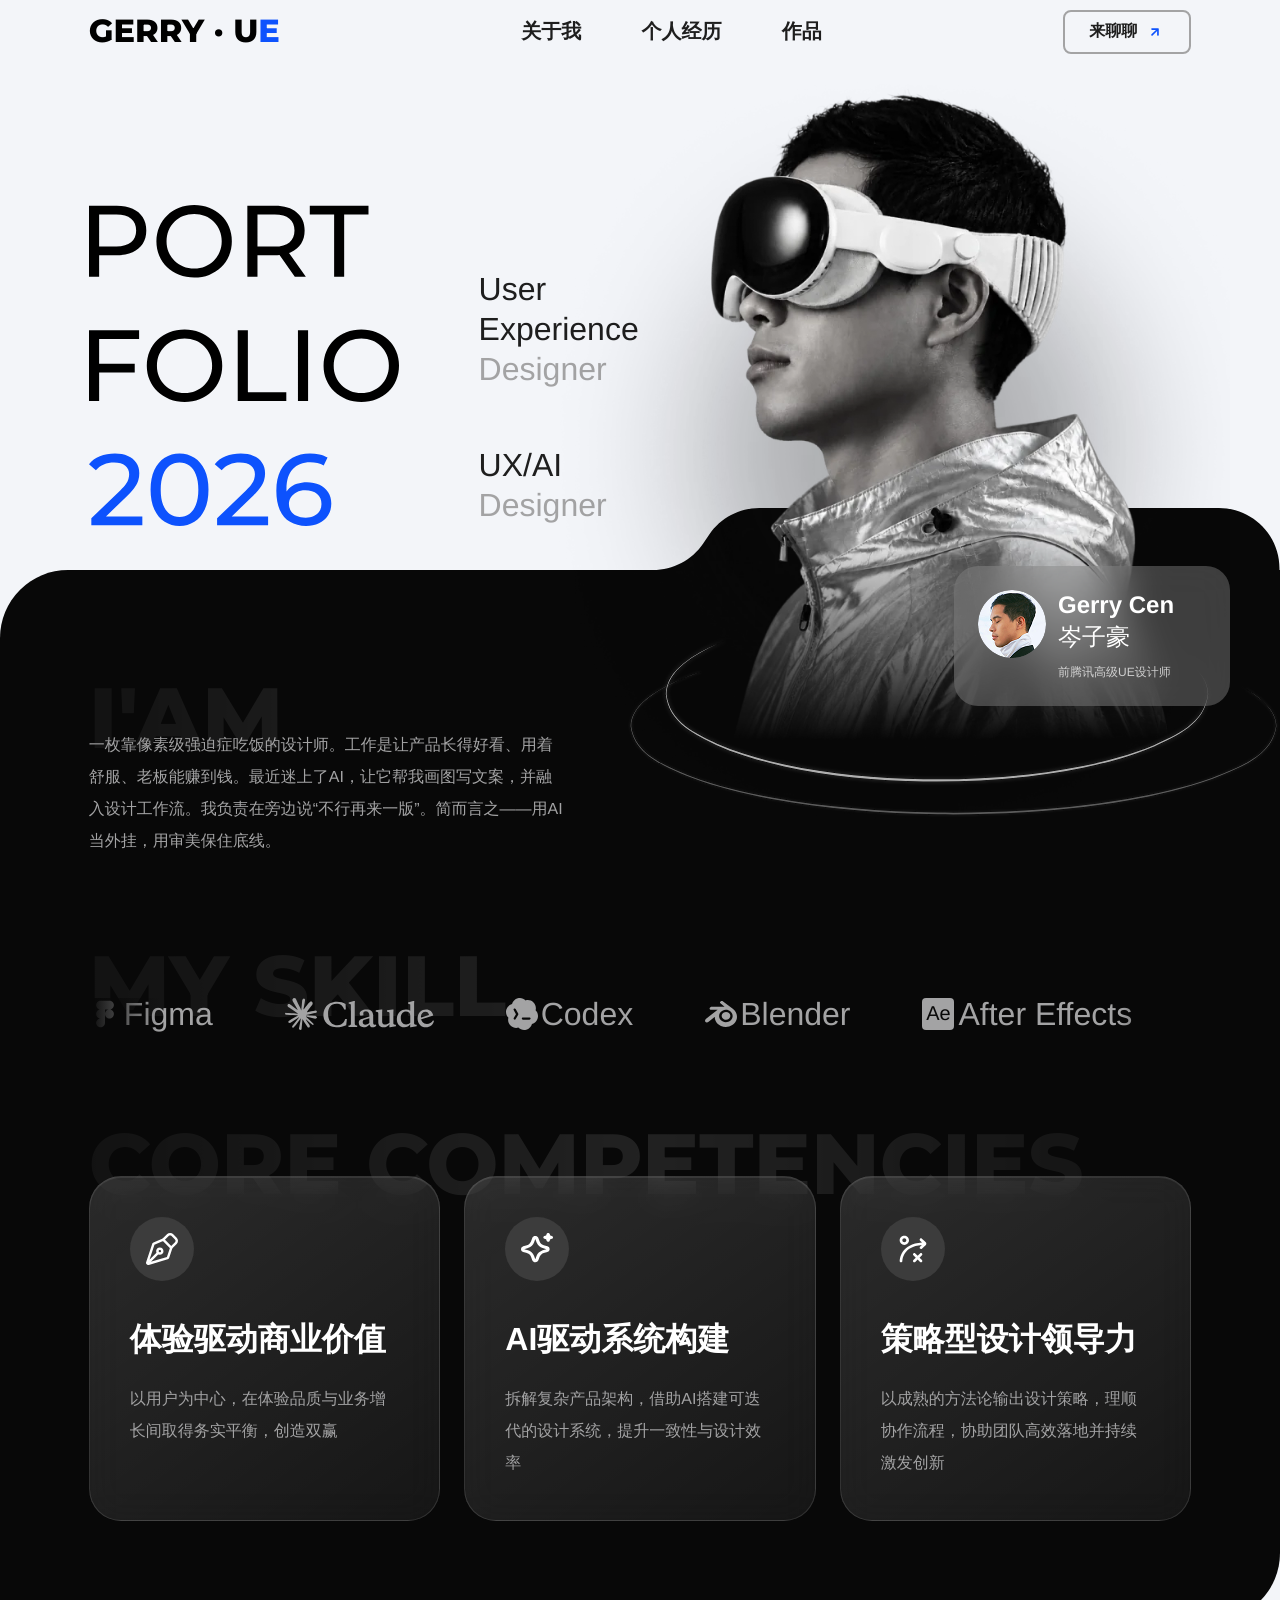
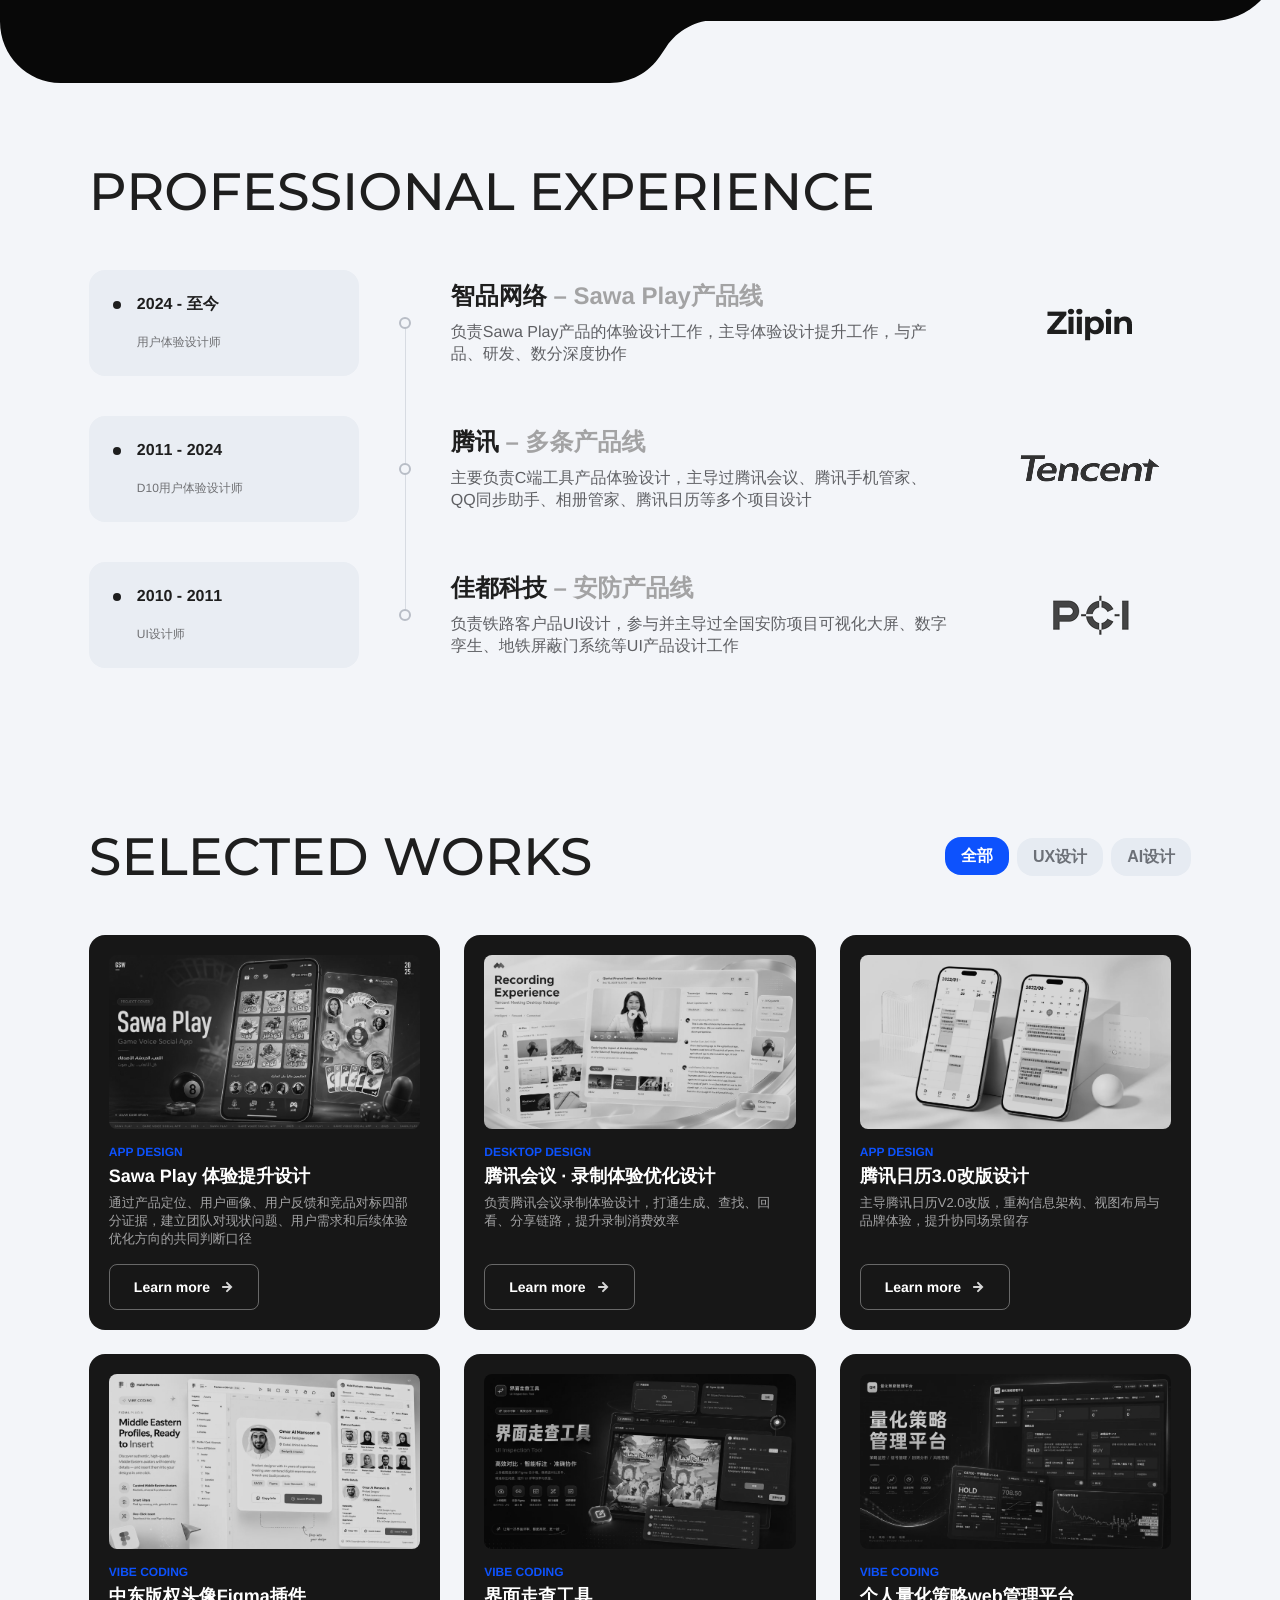
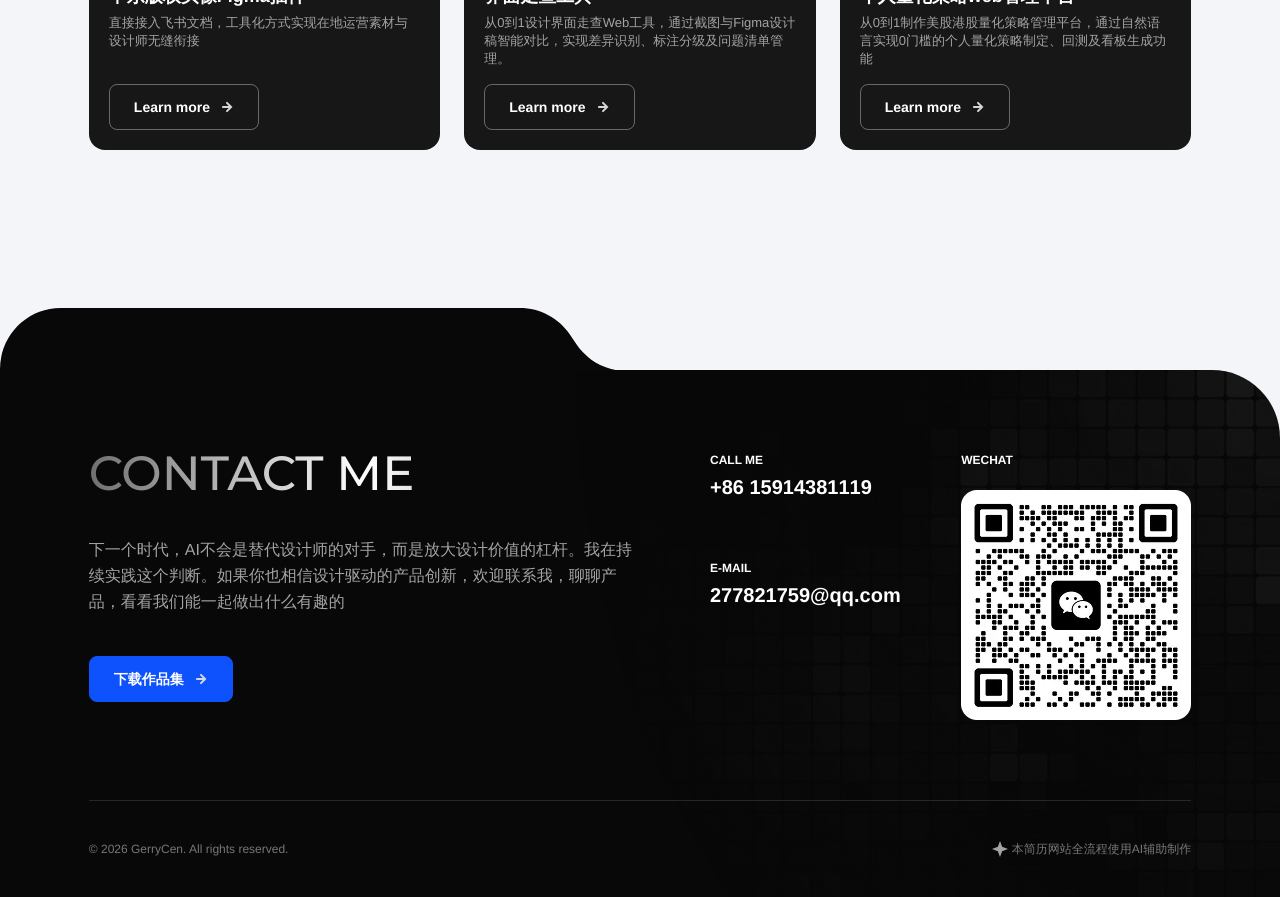
==== commit 622ed3fb: "Optimize image assets for GitHub Pages" ====
--- a/index.html
+++ b/index.html
@@ -42,11 +42,11 @@
         </div>
 
         <div class="hero-portrait" aria-hidden="true">
-          <img class="portrait" src="./assets/avatar.png" alt="" />
+          <img class="portrait" src="./assets/avatar.webp" alt="" width="843" height="946" decoding="async" loading="eager" fetchpriority="high">
           <img class="light light-one" src="./assets/hero-light-1.svg" alt="" />
           <img class="light light-two" src="./assets/hero-light-2.svg" alt="" />
           <aside class="profile-card">
-            <img src="./assets/头像2.png" alt="" />
+            <img src="./assets/头像2.png" alt="" width="68" height="68" decoding="async" loading="lazy">
             <div>
               <strong>Gerry Cen</strong>
               <span>岑子豪</span>
@@ -120,7 +120,7 @@
               <h3>智品网络 <span>– Sawa Play产品线</span></h3>
               <p>负责Sawa Play产品的体验设计工作，主导体验设计提升工作，与产品、研发、数分深度协作</p>
             </div>
-            <div class="company-logo"><img src="./assets/logo1.png" alt="Zipin" /></div>
+            <div class="company-logo"><img src="./assets/logo1.png" alt="Zipin" width="200" height="106" decoding="async" loading="lazy"></div>
           </article>
 
           <article class="job">
@@ -133,7 +133,7 @@
               <h3>腾讯 <span>– 多条产品线</span></h3>
               <p>主要负责C端工具产品体验设计，主导过腾讯会议、腾讯手机管家、QQ同步助手、相册管家、腾讯日历等多个项目设计</p>
             </div>
-            <div class="company-logo"><img src="./assets/logo2.png" alt="Tencent" /></div>
+            <div class="company-logo"><img src="./assets/logo2.png" alt="Tencent" width="200" height="106" decoding="async" loading="lazy"></div>
           </article>
 
           <article class="job">
@@ -146,7 +146,7 @@
               <h3>佳都科技 <span>– 安防产品线</span></h3>
               <p>负责铁路客户品UI设计，参与并主导过全国安防项目可视化大屏、数字孪生、地铁屏蔽门系统等UI产品设计工作</p>
             </div>
-            <div class="company-logo"><img src="./assets/logo3.png" alt="PCI" /></div>
+            <div class="company-logo"><img src="./assets/logo3.png" alt="PCI" width="200" height="106" decoding="async" loading="lazy"></div>
           </article>
         </div>
       </section>
@@ -163,7 +163,7 @@
 
         <div class="work-grid">
           <article class="work-card">
-            <div class="work-media"><img src="./assets/figma-work-1.png" alt="Sawa Play 体验提升设计项目封面" /></div>
+            <div class="work-media"><img src="./assets/figma-work-1.webp" alt="Sawa Play 体验提升设计项目封面" width="1672" height="941" decoding="async" loading="lazy"></div>
             <div class="work-copy">
               <span>APP Design</span>
               <h3>Sawa Play 体验提升设计</h3>
@@ -173,7 +173,7 @@
           </article>
 
           <article class="work-card">
-            <div class="work-media"><img src="./assets/figma-work-2.png" alt="腾讯会议录制体验优化设计项目封面" /></div>
+            <div class="work-media"><img src="./assets/figma-work-2.webp" alt="腾讯会议录制体验优化设计项目封面" width="1672" height="941" decoding="async" loading="lazy"></div>
             <div class="work-copy">
               <span>Desktop Design</span>
               <h3>腾讯会议 · 录制体验优化设计</h3>
@@ -183,7 +183,7 @@
           </article>
 
           <article class="work-card">
-            <div class="work-media"><img src="./assets/figma-work-3.png" alt="腾讯日历3.0改版设计项目封面" /></div>
+            <div class="work-media"><img src="./assets/figma-work-3.webp" alt="腾讯日历3.0改版设计项目封面" width="1672" height="941" decoding="async" loading="lazy"></div>
             <div class="work-copy">
               <span>APP Design</span>
               <h3>腾讯日历3.0改版设计</h3>
@@ -193,7 +193,7 @@
           </article>
 
           <article class="work-card">
-            <div class="work-media"><img src="./assets/figma-work-5.png" alt="中东版权头像Figma插件项目封面" /></div>
+            <div class="work-media"><img src="./assets/figma-work-5.webp" alt="中东版权头像Figma插件项目封面" width="1672" height="941" decoding="async" loading="lazy"></div>
             <div class="work-copy">
               <span>Vibe Coding</span>
               <h3>中东版权头像Figma插件</h3>
@@ -203,7 +203,7 @@
           </article>
 
           <article class="work-card">
-            <div class="work-media"><img src="./assets/figma-work-6.png" alt="界面走查工具项目封面" /></div>
+            <div class="work-media"><img src="./assets/figma-work-6.webp" alt="界面走查工具项目封面" width="1672" height="941" decoding="async" loading="lazy"></div>
             <div class="work-copy">
               <span>Vibe Coding</span>
               <h3>界面走查工具</h3>
@@ -213,7 +213,7 @@
           </article>
 
           <article class="work-card">
-            <div class="work-media"><img src="./assets/figma-work-7.png" alt="个人量化策略web管理平台项目封面" /></div>
+            <div class="work-media"><img src="./assets/figma-work-7.webp" alt="个人量化策略web管理平台项目封面" width="1672" height="941" decoding="async" loading="lazy"></div>
             <div class="work-copy">
               <span>Vibe Coding</span>
               <h3>个人量化策略web管理平台</h3>
@@ -246,7 +246,7 @@
           </address>
           <div class="wechat">
             <span>WECHAT</span>
-            <img src="./assets/二维码.png" alt="微信二维码" />
+            <img src="./assets/二维码.webp" alt="微信二维码" width="230" height="230" decoding="async" loading="lazy">
           </div>
         </div>
         <footer class="footer">
--- a/styles.css
+++ b/styles.css
@@ -7,7 +7,9 @@
   font-style: normal;
   font-weight: 500;
   font-display: swap;
-  src: url("./assets/fonts/montserrat-500.ttf") format("truetype");
+  src:
+    url("./assets/fonts/montserrat-500.woff") format("woff"),
+    url("./assets/fonts/montserrat-500.ttf") format("truetype");
 }
 
 @font-face {
@@ -15,7 +17,9 @@
   font-style: normal;
   font-weight: 700;
   font-display: swap;
-  src: url("./assets/fonts/montserrat-700.ttf") format("truetype");
+  src:
+    url("./assets/fonts/montserrat-700.woff") format("woff"),
+    url("./assets/fonts/montserrat-700.ttf") format("truetype");
 }
 
 @font-face {
@@ -23,7 +27,9 @@
   font-style: normal;
   font-weight: 800;
   font-display: swap;
-  src: url("./assets/fonts/montserrat-800.ttf") format("truetype");
+  src:
+    url("./assets/fonts/montserrat-800.woff") format("woff"),
+    url("./assets/fonts/montserrat-800.ttf") format("truetype");
 }
 
 :root {
@@ -847,7 +853,7 @@
 }
 
 .contact::after {
-  background: url("./assets/bg纹理切图.png") no-repeat right top / auto 100%;
+  background: url("./assets/bg纹理切图.webp") no-repeat right top / auto 100%;
   content: "";
   inset: 0;
   opacity: 1;
